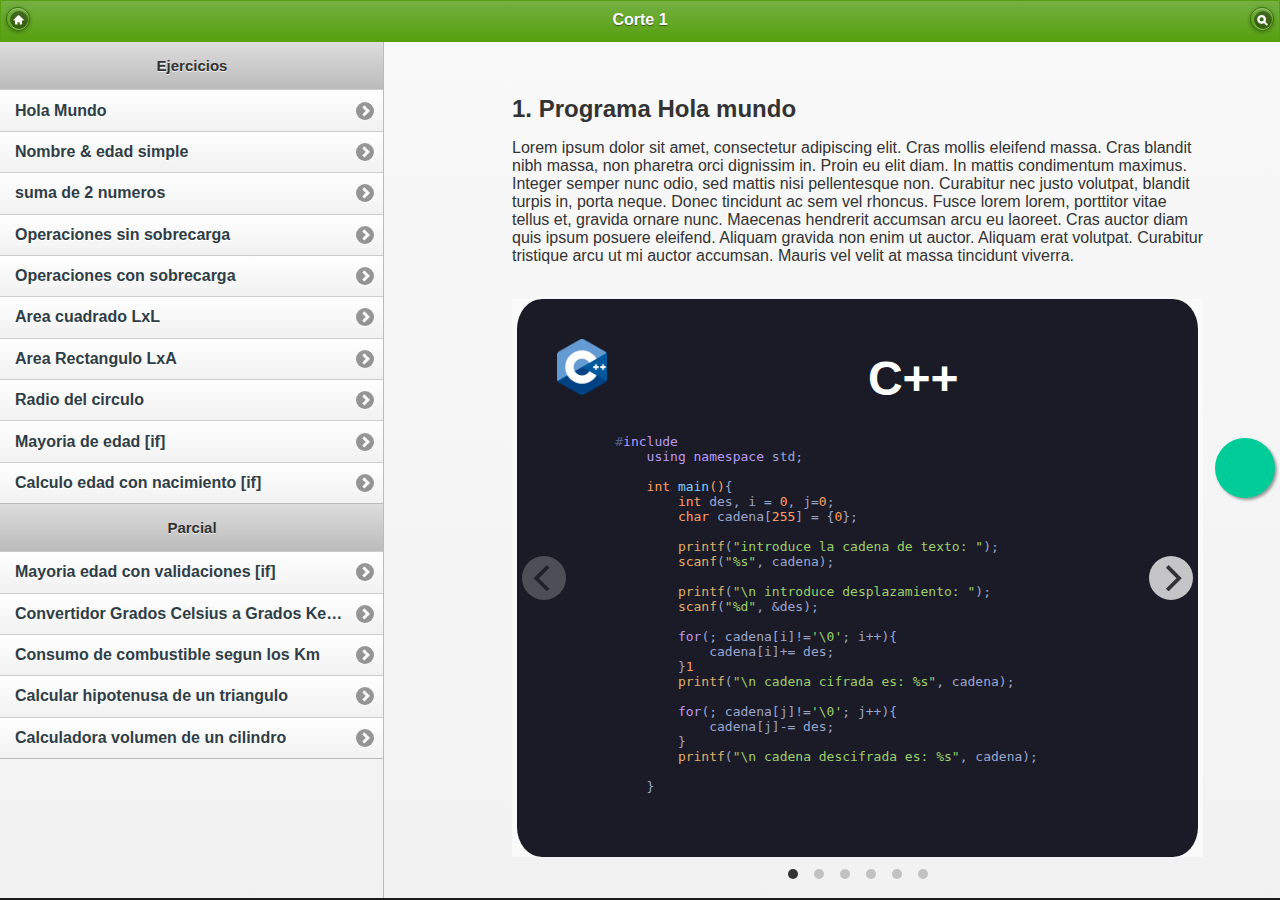
==== Cortes/template.html @ 608ab49d "plantilla realizada" ====
<!DOCTYPE html> 
<html>
   <head>
      <meta charset="utf-8">
      <meta name="viewport" content="width=device-width, initial-scale=1">
      <title>Corte 1 - Ejercicio 1</title>

    <!-- font awesone icons -->
    <script src="https://kit.fontawesome.com/594bc3b560.js" crossorigin="anonymous"></script>
        <!-- Impirmir caracteres especiales como la ñ -->   
        <meta charset="UTF-8">
        <!-- Adaptación a las resoluciones de pantalla -->
        <meta name="viewport" content="width=device-width, initial-scale=1, maximum-scale=1">
        <!-- Declaracion de estilos -->
    
        <!-- Declaracion de scrips jquery y adicionales -->
        <link rel="stylesheet"  href="/demos/css/themes/default/jquery.mobile-1.2.0.css" /> 
        <link rel="stylesheet" href="/demos/docs/_assets/css/jqm-docs.css"/>
      
        <script src="/demos/js/jquery.js"></script>
        <script src="/demos/docs/_assets/js/jqm-docs.js"></script>
        <script src="/demos/js/jquery.mobile-1.2.0.js"></script>
    
        <!-- Declaracion del estilo del offcanvas -->
        <link rel="stylesheet" type="text/css" href="/offstyle.css" >
        <link rel="stylesheet" href="https://unpkg.com/flickity@2/dist/flickity.min.css" disabled>
        <link rel="stylesheet" href="/flickity/flickity.css">

        <!-- highlight Code-->
        <link rel="stylesheet" href="https://cdnjs.cloudflare.com/ajax/libs/highlight.js/11.5.0/styles/androidstudio.min.css" disabled>
        <script src="https://cdnjs.cloudflare.com/ajax/libs/highlight.js/11.5.0/highlight.min.js"></script>
        <!-- and it's easy to individually load additional languages -->
    
        <!-- cargo librerias locales (no interfieren o funcionan cuando esta offline) -->
        <script src="/hightlight js/highlight.min.js"></script>
        <link rel="stylesheet" href="/hightlight js/styles/tokyo-night-dark.min.css">

   </head>
   <body id="body">
    <menu class="menu">
        <li>
          <a href="/index.html" class="fa fa-home"></a>
        </li>
        <li>
          <a href="#"> <i class="fa-solid fa-chess-king"></i></a>
        </li>
        <li>
          <a href="#" > <i class="fa-solid fa-code"></i></a>
        </li>
        <li>
          <a href="#" class="fa fa-globe"></a>
        </li>
        <li>
          <a href="#" class="fa fa-gear"></a>
        </li>
        <li>
          <a href="#" class="fa fa-search"></a>
        </li>
      </menu>
      <div class="content-wrapper">

      <div data-role="page" class="type-interior">
         <div data-role="header" data-theme="f">
            <h1>Corte 1</h1>
            <a href="/index.html" data-icon="home" data-iconpos="notext" data-direction="reverse">Home</a>
            <a href="/nav.html" data-icon="search" data-iconpos="notext" data-rel="dialog" data-transition="fade">Buscar</a>
         </div>
         <!-- /header -->
         

         <a href="#" class="float" onclick="document.getElementById('body').classList.toggle('open');" s>
            <i class="fa-solid fa-chevron-left my-float"></i>
            </a>

         <div data-role="content">
            <div class="content-primary">

                <h2>1. Programa Hola mundo</h2>
                <p>Lorem ipsum dolor sit amet, consectetur adipiscing elit. Cras mollis eleifend massa. Cras blandit nibh massa, non pharetra orci dignissim in. Proin eu elit diam. In mattis condimentum maximus. Integer semper nunc odio, sed mattis nisi pellentesque non. Curabitur nec justo volutpat, blandit turpis in, porta neque. Donec tincidunt ac sem vel rhoncus. Fusce lorem lorem, porttitor vitae tellus et, gravida ornare nunc. Maecenas hendrerit accumsan arcu eu laoreet. Cras auctor diam quis ipsum posuere eleifend. Aliquam gravida non enim ut auctor. Aliquam erat volutpat. Curabitur tristique arcu ut mi auctor accumsan. Mauris vel velit at massa tincidunt viverra. </p>
                <br>
                <!--Contenido-->
<!-- Flickity HTML init -->
<div class="carousel" data-flickity='{ "cellAlign": "left", "draggable": false, "freeScroll": false}'>

   <!--       ------------------------------------ C++ ---------------------------------- -->
  <div class="carousel-cell ">
     <div class="titulo-code">
      <img class="tit-img"src="/imgs/cpp.png" width="50px" >
      <h2 class="titulo"> C++</h2>
     </div>
   <pre>
      <code class="cpp" data-role="none">
          #include <iostream>
              using namespace std;
              
              int main(){
                  int des, i = 0, j=0;
                  char cadena[255] = {0};
              
                  printf("introduce la cadena de texto: ");
                  scanf("%s", cadena);
              
                  printf("\n introduce desplazamiento: ");
                  scanf("%d", &des);
              
                  for(; cadena[i]!='\0'; i++){
                      cadena[i]+= des;
                  }1
                  printf("\n cadena cifrada es: %s", cadena);
              
                  for(; cadena[j]!='\0'; j++){
                      cadena[j]-= des;
                  }
                  printf("\n cadena descifrada es: %s", cadena);
              
              }
      </code>
  </pre>
</div>

   <!--       ------------------------------------ C# ---------------------------------- -->
   <div class="carousel-cell ">
      <div class="titulo-code">
       <img class="tit-img"src="/imgs/css.png" width="50px" >
       <h2 class="titulo"> C#</h2>
      </div>
    <pre>
       <code class="css" data-role="none">
           #include <iostream>
               using namespace std;
               
               int main(){
                   int des, i = 0, j=0;
                   char cadena[255] = {0};
               
                   printf("introduce la cadena de texto: ");
                   scanf("%s", cadena);
               
                   printf("\n introduce desplazamiento: ");
                   scanf("%d", &des);
               
                   for(; cadena[i]!='\0'; i++){
                       cadena[i]+= des;
                   }1
                   printf("\n cadena cifrada es: %s", cadena);
               
                   for(; cadena[j]!='\0'; j++){
                       cadena[j]-= des;
                   }
                   printf("\n cadena descifrada es: %s", cadena);
               
               }
       </code>
   </pre>
 </div>

     <!--       ------------------------------------ Java ---------------------------------- -->
     <div class="carousel-cell ">
      <div class="titulo-code">
       <img class="tit-img"src="/imgs/java.png" width="50px" >
       <h2 class="titulo"> Java</h2>
      </div>
    <pre>
       <code class="cpp" data-role="none">
           #include <iostream>
               using namespace std;
               
               int main(){
                   int des, i = 0, j=0;
                   char cadena[255] = {0};
               
                   printf("introduce la cadena de texto: ");
                   scanf("%s", cadena);
               
                   printf("\n introduce desplazamiento: ");
                   scanf("%d", &des);
               
                   for(; cadena[i]!='\0'; i++){
                       cadena[i]+= des;
                   }1
                   printf("\n cadena cifrada es: %s", cadena);
               
                   for(; cadena[j]!='\0'; j++){
                       cadena[j]-= des;
                   }
                   printf("\n cadena descifrada es: %s", cadena);
               
               }
       </code>
   </pre>
 </div>

     <!--       ------------------------------------ Fortran ---------------------------------- -->
     <div class="carousel-cell ">
      <div class="titulo-code">
       <img class="tit-img"src="/imgs/fort.png" width="50px" >
       <h2 class="titulo"> Fortran</h2>
      </div>
    <pre>
       <code class="cpp" data-role="none">
           #include <iostream>
               using namespace std;
               
               int main(){
                   int des, i = 0, j=0;
                   char cadena[255] = {0};
               
                   printf("introduce la cadena de texto: ");
                   scanf("%s", cadena);
               
                   printf("\n introduce desplazamiento: ");
                   scanf("%d", &des);
               
                   for(; cadena[i]!='\0'; i++){
                       cadena[i]+= des;
                   }1
                   printf("\n cadena cifrada es: %s", cadena);
               
                   for(; cadena[j]!='\0'; j++){
                       cadena[j]-= des;
                   }
                   printf("\n cadena descifrada es: %s", cadena);
               
               }
       </code>
   </pre>
 </div>

     <!--       ------------------------------------ Python ---------------------------------- -->
     <div class="carousel-cell ">
      <div class="titulo-code">
       <img class="tit-img"src="/imgs/python.png" width="50px" >
       <h2 class="titulo"> Python</h2>
      </div>
    <pre>
       <code class="cpp" data-role="none">
           #include <iostream>
               using namespace std;
               
               int main(){
                   int des, i = 0, j=0;
                   char cadena[255] = {0};
               
                   printf("introduce la cadena de texto: ");
                   scanf("%s", cadena);
               
                   printf("\n introduce desplazamiento: ");
                   scanf("%d", &des);
               
                   for(; cadena[i]!='\0'; i++){
                       cadena[i]+= des;
                   }1
                   printf("\n cadena cifrada es: %s", cadena);
               
                   for(; cadena[j]!='\0'; j++){
                       cadena[j]-= des;
                   }
                   printf("\n cadena descifrada es: %s", cadena);
               
               }
       </code>
   </pre>
 </div>

     <!--       ------------------------------------ Ruby ---------------------------------- -->
     <div class="carousel-cell ">
      <div class="titulo-code">
       <img class="tit-img"src="/imgs/Ruby.png" width="50px" >
       <h2 class="titulo"> Ruby</h2>
      </div>
    <pre>
       <code class="cpp" data-role="none">
           #include <iostream>
               using namespace std;
               
               int main(){
                   int des, i = 0, j=0;
                   char cadena[255] = {0};
               
                   printf("introduce la cadena de texto: ");
                   scanf("%s", cadena);
               
                   printf("\n introduce desplazamiento: ");
                   scanf("%d", &des);
               
                   for(; cadena[i]!='\0'; i++){
                       cadena[i]+= des;
                   }1
                   printf("\n cadena cifrada es: %s", cadena);
               
                   for(; cadena[j]!='\0'; j++){
                       cadena[j]-= des;
                   }
                   printf("\n cadena descifrada es: %s", cadena);
               
               }
       </code>
   </pre>
 </div>
</div>
<!--Fin carrousel-->
<br>
<br>
<div>
   <h2>Entrada</h2>
   <div class="cuadro input-s">
      <p>numeros</p>

   </div>
</div>

<div>
   <h2>Salida</h2>
   <div class="cuadro output-s">
      <pre class="salidinga">
         a
         a
         a
      </pre>
   </div>
</div>

                <!--Fin Contenido-->
            </div>
            <!--/content-primary -->		
            <div class="content-secondary">
               <div data-role="collapsible" data-collapsed="true" data-theme="b" data-content-theme="d">
                  <h3>Lista de ejercicios</h3>
                  <ul data-role="listview"  data-theme="c" data-dividertheme="d">
                     <li data-role="list-divider">Ejercicios</li>
                     <!--Pegar lista acá de ejercicios-->
                     <li><a href="/Cortes/template.html" >Hola Mundo</a></li>
                     <li><a href="index.html">Nombre & edad simple</a></li>
                     <li><a href="index.html">suma de 2 numeros</a></li>
                     <li><a href="index.html">Operaciones sin sobrecarga</a></li>
                     <li><a href="index.html">Operaciones con sobrecarga</a></li>
                     <li><a href="index.html">Area cuadrado LxL</a></li>
                     <li><a href="index.html">Area Rectangulo LxA</a></li>
                     <li><a href="index.html">Radio del circulo</a></li>
                     <li><a href="index.html">Mayoria de edad [if]</a></li>
                     <li><a href="index.html">Calculo edad con nacimiento [if]</a></li>
                     <li data-role="list-divider">Parcial</li>
                     <li><a href="index.html">Mayoria edad con validaciones [if]</a></li>
                     <li><a href="index.html">Convertidor Grados Celsius a Grados Kelvin</a></li>
                     <li><a href="index.html">Consumo de combustible segun los Km</a></li>
                     <li><a href="index.html">Calcular hipotenusa de un triangulo</a></li>
                     <li><a href="index.html">Calculadora volumen de un cilindro</a></li>
                  </ul>

                  
               </div>
               
            </div>
            
         </div>
         <!-- /content -->
         <div data-role="footer" data-theme="c">
            <h4>Hecho por Jair Gonzalez 2022A</h4>
        </div> 
      </div>
      </div>
      
      <script src="/flickity/flickity.pkgd.js"></script>
      <script>


         hljs.initHighlightingOnLoad()

         window.onload = function() {

};
         Flickity.prototype._createResizeClass = function() {
  this.element.classList.add('flickity-resize');
};

Flickity.createMethods.push('_createResizeClass');

var resize = Flickity.prototype.resize;
Flickity.prototype.resize = function() {
  this.element.classList.remove('flickity-resize');
  resize.call( this );
  this.element.classList.add('flickity-resize');
};

      </script>




      <!-- /page -->
   </body>
</html>
---- demos/docs/_assets/css/jqm-docs.css ----
/* jqm docs css

Beware: lots of last-minute CSS going on in here 
cobblers, shoes, 
*/

body { background: #f9f9f9; padding:13px; }
body.ui-mobile-viewport { padding: 0; }
body, input, textarea, select, button { font-family: Helvetica, Arial, san-serif; }
.ui-mobile .type-home .ui-content { margin: 0; background: #e5e5e5 url(../images/jqm-sitebg.png) top center repeat-x; }
.ui-mobile #jqm-homeheader { padding: 40px 10px 0; text-align: center;  margin: 0 auto; }
.ui-mobile #jqm-homeheader h1 { margin: 0 0 ; }
.ui-mobile #jqm-homeheader p { margin: .3em 0 0; line-height: 1.3; font-size: .9em; font-weight: bold; color: #666; }

.type-home .ui-content .jqm-version {
	display: block;
	position: absolute;
	width: 96px;
	border: solid #fff;
	border-width: 2px 1px;
	padding: .25em 2.25em;
	margin: 0 15px 0 0;
	right: 0;
	top: -2px;
	background: #f7cf57;
	color: #000;
	font-size: .8em;
	font-weight: bold;
	text-align: center;
	text-shadow: 0 1px 1px #fff;
	z-index: 9;
	-webkit-transform: rotate(45deg) translate(4.8em,-1em);
	-moz-transform: rotate(45deg) translate(4.8em,-1em);
	-ms-transform: rotate(45deg) translate(4.8em,-1em);
	-o-transform: rotate(45deg) translate(4.8em,-1em);
	transform: rotate(45deg);
	-webkit-box-shadow: 0 0 6px rgba(0,0,0,.40);
	-moz-box-shadow: 0 0 6px rgba(0,0,0,.40);
	-o-box-shadow: 0 0 6px rgba(0,0,0,.40);
	box-shadow: 0 0 6px rgba(0,0,0,.40);
}
.type-home .ui-content .jqm-version b {
	color: #a21412;
	font-weight: bold;
}

.footer-docs {
	padding: 5px 0;
	clear:both;
	color:#666;
}
.footer-docs p {
	font-weight: normal;
	font-size: .9em;
}
.ui-mobile-viewport .footer-docs p {
	margin: .5em 15px;	
}
.ui-mobile-viewport .footer-docs p.jqm-version {
	font-weight: bold;
}
@media all and (min-width:650px) {
	.ui-mobile-viewport .footer-docs {
		overflow: hidden;		
	}
	.ui-mobile-viewport .footer-docs p {
		margin: 1em 15px;
		float: left;		
	}
	.ui-mobile-viewport .footer-docs p.jqm-version {
		float: right;
		font-weight: normal;
	}
}

h2 { margin:1.2em 0 .4em 0; }
p code { font-size:1.2em; font-weight:bold; } 
h4 code {font-size:1.2em; font-weight:bold; }

dt { font-weight: bold; margin: 2em 0 .5em; }
dt code, dd code { font-size:1.3em; line-height:150%; }
pre { white-space: pre; white-space: pre-wrap; word-wrap: break-word; }
strong { font-weight: bold; }

#jqm-homeheader img { width: 275px; height: 78px; margin-top:-20px; }
img { max-width: 100%; }

/* fluid images moved from jquery.mobile.core.css*/
.ui-mobile img {
	max-width: 100%;
}

.ui-header .jqm-home { top: 0; }
nav { margin: 0; }

p.intro {
	font-size: .96em;
	line-height: 1.3;
	border-top: 1px solid #75ae18;
	border-bottom: 0;
	background: none;
	margin: 1.5em 0;
	padding: 1.5em 15px 0;
}
p.intro strong {
	color:  #558e08;
}

.type-interior .content-secondary {
	border-right: 0;
	border-left: 0;
	margin: 10px -15px 0;
	background: #fff;
	border-top: 1px solid #ccc;
}
.type-home .ui-content {
	margin-top: 5px;
	overflow: hidden;
	position: relative;
}
.type-interior .ui-content {
	padding-bottom: 0;
}
.content-secondary .ui-collapsible {
	padding: 10px 15px;
}
.content-secondary .ui-collapsible-inset {
	margin: 0;
}
.content-secondary .ui-collapsible-content {
	padding: 0;
	background: none;
}
.content-secondary .ui-listview {
	margin: 0;
}
/* new API additions */

dt {  
	margin: 35px 0 15px 0; 
	background-color:#ddd; 
	font-weight:normal;
}
dt code { 
	display:inline-block; 
	font-weight:bold;
	color:#56A00E; 
	padding:3px 7px; 
	margin-right:10px; 
	background-color:#fff; 
}
dd { 
	margin-bottom:10px; 
}
dd .default { font-weight:bold; }
dd pre { 
	margin:0 0 0 0; 
}
dd code { font-weight: normal; }
dd pre code { 
	margin:0; 
	border:none; 
	font-weight:normal; 
	font-size:100%; 
	background-color:transparent; 
}
dd h4 { margin:15px 0 0 0; }
		
.localnav {
	margin:0 0 20px 0;
}
.ui-mobile-viewport .localnav li {
	float:left;
}
.localnav .ui-btn-inner { 
	padding: .6em 10px; 
	font-size:80%; 
}

/* custom dialog for the photos sharing */
.ui-dialog.dialog-actionsheet .ui-dialog-contain {
	margin-top: 0;
}

/* popup examples */
.type-interior .ui-popup-container .ui-content { padding: 15px !important; }

/* F bar theme - just for the docs overview headers */
.ui-bar-f {
	border: 1px solid #56A00E;
	background: 			#74b042;
	color: 					#fff;
	font-weight: bold;
	text-shadow: 0 1px 1px #335413;	
	background-image: -webkit-gradient(linear, left top, left bottom, from(#74b042), to(#56A00E)); /* Saf4+, Chrome */
	background-image: -webkit-linear-gradient(#74b042, #56A00E); /* Chrome 10+, Saf5.1+ */
	background-image:    -moz-linear-gradient(#74b042, #56A00E); /* FF3.6 */
	background-image:     -ms-linear-gradient(#74b042, #56A00E); /* IE10 */
	background-image:      -o-linear-gradient(#74b042, #56A00E); /* Opera 11.10+ */
	background-image:         linear-gradient(#74b042, #56A00E);		
}
.ui-bar-f, 
.ui-bar-f input, 
.ui-bar-f select, 
.ui-bar-f textarea, 
.ui-bar-f button {
	font-family: Helvetica, Arial, sans-serif /*{global-font-family}*/;
}

.ui-bar-f,
.ui-bar-f .ui-link-inherit {
	color: 					#fff;
}
.ui-bar-f .ui-link {
	color: 					#fff;
	font-weight: bold;
}
.ui-btn-up-f {
	border: 1px solid 		#3B6F07;
	background: 			#56A00E;
	font-weight: bold;
	color: 					#fff;
	text-shadow: 0 1px 1px #234403;
	background-image: -webkit-gradient(linear, left top, left bottom, from(#74b042), to(#56A00E)); /* Saf4+, Chrome */
	background-image: -webkit-linear-gradient(#74b042, #56A00E); /* Chrome 10+, Saf5.1+ */
	background-image:    -moz-linear-gradient(#74b042, #56A00E); /* FF3.6 */
	background-image:     -ms-linear-gradient(#74b042, #56A00E); /* IE10 */
	background-image:      -o-linear-gradient(#74b042, #56A00E); /* Opera 11.10+ */
	background-image:         linear-gradient(#74b042, #56A00E);
}
.ui-btn-up-f a.ui-link-inherit {
	color: 					#fff;
}
.ui-btn-hover-f {
	border: 1px solid 		#3B6F07;
	background: 			#6EBC1F;
	font-weight: bold;
	color: 					#fff;
	text-shadow: 0 1px 1px #234403;
	background-image: -webkit-gradient(linear, left top, left bottom, from(#8FC963), to(#6EBC1F)); /* Saf4+, Chrome */
	background-image: -webkit-linear-gradient(#8FC963, #6EBC1F); /* Chrome 10+, Saf5.1+ */
	background-image:    -moz-linear-gradient(#8FC963, #6EBC1F); /* FF3.6 */
	background-image:     -ms-linear-gradient(#8FC963, #6EBC1F); /* IE10 */
	background-image:      -o-linear-gradient(#8FC963, #6EBC1F); /* Opera 11.10+ */
	background-image:         linear-gradient(#8FC963, #6EBC1F);
}
.ui-btn-hover-f a.ui-link-inherit {
	color: 					#fff;
}
.ui-btn-down-f {
	border: 1px solid 		#3B6F07;
	background: 			#3d3d3d;
	font-weight: bold;
	color: 					#fff;
	text-shadow: 0 1px 1px #234403;
	background-image: -webkit-gradient(linear, left top, left bottom, from(#56A00E), to(#64A234)); /* Saf4+, Chrome */
	background-image: -webkit-linear-gradient(#56A00E, #64A234); /* Chrome 10+, Saf5.1+ */
	background-image:    -moz-linear-gradient(#56A00E, #64A234); /* FF3.6 */
	background-image:     -ms-linear-gradient(#56A00E, #64A234); /* IE10 */
	background-image:      -o-linear-gradient(#56A00E, #64A234); /* Opera 11.10+ */
	background-image:         linear-gradient(#56A00E, #64A234);
}
.ui-btn-down-f a.ui-link-inherit {
	color: 					#fff;
}
.ui-btn-up-f,
.ui-btn-hover-f,
.ui-btn-down-f {
	font-family: Helvetica, Arial, sans-serif;
	text-decoration: none;
}


/* docs site layout */

@media all and (min-width: 650px){
	
	.type-home .ui-content {
		margin-top: 5px;
	}
	.ui-mobile #jqm-homeheader {
		max-width: 340px;
	}
	p.intro {
		margin: 2em 0;
	}
	.type-home .ui-content,
	.type-interior > .ui-content {
		padding: 0;
	}
	.type-interior > .ui-content {
		overflow: hidden;
	}
	.content-secondary {
		text-align: left;
		float: left;
		width: 45%;
	}
	.content-secondary,
	.type-interior .content-secondary {
		margin: 30px 0 20px 2%;
		padding: 20px 4% 0 0;
		background: none;
		border-top: none;
		position: relative;
	}
	.type-interior .content-secondary::after {
		content: "";
		display: inline-block;
		position: absolute;
		top: 0;
		right: 0;
		height: 1px;
		width: 1px;
		margin-bottom: -9999px;
		padding-bottom: 9999px;
		background: #bbb;
	}
	.type-index .content-secondary {
		padding: 0;
	}
	.content-secondary .ui-collapsible {
		margin: 0;
		padding: 0;
	}
	.content-secondary .ui-collapsible-content {
		border-left: none;
		border-right: none;
	}
	.type-index .content-secondary .ui-listview {
		margin: 0;
	}
	.ui-mobile #jqm-homeheader {
		padding: 0;
	}
	.content-primary {
		width: 45%;
		float: right;
		margin-top: 30px;
		margin-right: 1%;
		padding-right: 1%;
	}
	.content-primary ul:first-child {
		margin-top: 0;
	}
	/* collapsible non-inset example */
	.content-primary .ui-collapsible-content ul:first-child {
		margin-top: -10px;
	}
	.content-secondary h2 {
		position: absolute;
		left: -9999px;
	}
	.type-interior .content-primary {
		padding: 1.5em 6% 3em 0;
		margin: 0;
	}
	/* fix up the collapsibles - expanded on desktop */
	.content-secondary .ui-collapsible-inset {
		margin-bottom: -1px;
	}
	.content-secondary .ui-collapsible-heading {
		display: none;
	}
	.content-secondary .ui-collapsible-contain {
		margin:0;
	}
	.content-secondary .ui-collapsible-content {
		display: block;
		margin: 0;
		padding: 0;
	}
	.content-secondary .ui-collapsible-content,
	.content-secondary .ui-collapsible-content > .ui-listview .ui-li-last {
		border-bottom-left-radius: 0;
		border-bottom-right-radius: 0;
	}
	.type-interior  .content-secondary .ui-li-divider {
		padding-top: 1em;
		padding-bottom: 1em;
	}
	.type-interior .content-secondary {
		margin: 0;
		padding: 0;
	}
	
}
@media all and (min-width: 750px){
	.type-home .ui-content {
		background-position: 39%;
	}
	.content-secondary {
		width: 34%;
	}
	.content-primary {
		width: 56%;
		padding-right: 1%;
	}
}

@media all and (min-width: 1200px){
	.type-home .ui-content{
		background-position: 38.5%;
	}
	.content-secondary {
		width: 30%;
		padding-right:6%;
		margin: 30px 0 20px 5%;
	}
	.type-interior .content-secondary {
		margin: 0;
		padding: 0;
	}
	.content-primary {
		width: 50%;
		margin-right: 5%;
		padding-right: 3%;
	}
	.type-interior .content-primary {
		width: 60%;
	}
}

/* reset for popup examples */
.type-interior .ui-popup.ui-content,
.type-interior .ui-popup .ui-content {
	background-position: 0 0;
	background-repeat: no-repeat;
	overflow: visible;
}

/* tables documenting enum-type settings */
.enum-value {
	vertical-align: top;
	white-space: nowrap;
}

/* Navbar examples */
.content-primary > .ui-header,
.content-primary > .ui-footer {
	overflow: hidden;
}

/* list styles */
ul { margin:0; padding-left:0; }
ul li { list-style:none; padding:.7em 0; margin:0; border-bottom:1px solid #e3e3e3; }
ul ul li { border: none;}

dl dd ul { padding-left: 40px; }
dl dd ul li { list-style: disc; }
dl dd ul li li { list-style: circle; }
dl dd ul li li li { list-style: square; }
dl dd ul li { border: none; }

.ui-mobile-viewport .localnav li {
	border: none;	
}
---- offstyle.css ----
html,
body {
  height: 100%;
  overflow-x: hidden;
  margin: 0;
}

.pre:before{
  content: "+";
}

.cuadro{
  width: 100%;
  height: 100%;
  font-family: 'Fira Code', monospace;
  font-size: 14px;
  line-height: 1.5;
  padding: 10px;
  border-radius: 10px;
  margin: 0;
}

.input-s{
  border: 1px solid rgb(77, 77, 77);
  background-color:#e9e9e9;
  color: #000000;
  padding-left: 50px;
}

.output-s{
  border: 1px solid yellow;
  background-color: #1a1b26;
  color: #9aa5ce;
}


/* carrousel */

.titulo-code{
  display: inline-block;
  white-space: nowrap;
  margin: auto;
  width: 100%;
  margin-top: 20px;
}

.titulo{
  display:inline;
  text-align: center;
  padding-left:40%;
  color: white;
  font-size: 3rem;
}

.tit-img{
  margin-left: 20px;
  display:inline;
}

* { box-sizing: border-box; }

body { font-family: sans-serif; }

.carousel {
  background: #FAFAFA;
}

.carousel-cell {
  width: 100%;
  padding: 20px;
  border-right: 5px solid transparent;
  border-left: 5px solid transparent;
  background: #1a1b26; /*1a1b26*/
  background-clip: padding-box;
  border-radius: 30px;
}

.flickity-resize .carousel-cell {
  min-height: 100%;
}


/*fin carrousel */

.ui-controlgroup{
  display: inline;
}

.float{
	position:fixed;
	width:60px;
	height:60px;
	bottom:400px;
	right:5px;
	background-color:#0C9;
	color:#FFF !important;
	border-radius:50px;
	text-align:center;
	box-shadow: 2px 2px 3px #999;
}

.my-float{
	margin-top:22px;
}

[data-role="list-divider"]{
  text-align: center;
  font-size: 15px;
}

[data-role="collapsible"]{
  margin-left: 15px;
  margin-right: 15px;
  
}

body {
  margin: 0;
  padding: 0;
  background-color: #1b1b1b;
}

.content-wrapper {
  background-color: #ffffff;  
  min-height: 100%;  
  transform: translate3d(0,0,0);
  transition: transform .3s cubic-bezier(0.175, 0.885, 0.32, 1.275);
}

body.open .content-wrapper {
  transform: translate3d(-55px,0,0); /* tamaño de la barra lateral */
}


.content-wrapper .menu-btn {
  display: block;
  float: right;
  color: hsl(0,0%,100%);
  padding: .5em;
  font-size: 1.5em;
  text-decoration: none;
}

.menu {
  position: fixed;
  top: 0;
  right: 0;
  margin: 0;
  padding: 0;
}

.menu li {
  margin-bottom: .5em;
  list-style-type: none;
}

.menu a {
  display: block;
  text-decoration: none;
  color: hsl(0,0%,100%);
  font-size: 1.5em;
  padding: .5em;
  opacity: 0;
  transform: translate3d(48px, -48px, 0) scale(0);
  transition: .4s .3s all;
}

body.open .menu a {
  opacity: 1;
  transform: translate3d(0,0,0) scale(1);
}

body.open .menu li:nth-child(0) a {
  transition :  0.2s .1s cubic-bezier(0.175, 0.885, 0.32, 1.275) all;
}

body.open .menu li:nth-child(1) a {
  transition :  0.2s .2s cubic-bezier(0.175, 0.885, 0.32, 1.275) all;
}

body.open .menu li:nth-child(2) a {
  transition :  0.2s .3s cubic-bezier(0.175, 0.885, 0.32, 1.275) all;
}

body.open .menu li:nth-child(3) a {
  transition :  0.2s .4s cubic-bezier(0.175, 0.885, 0.32, 1.275) all;
}

body.open .menu li:nth-child(4) a {
  transition :  0.2s .5s cubic-bezier(0.175, 0.885, 0.32, 1.275) all;
}

body.open .menu li:nth-child(5) a {
  transition :  0.2s .6s cubic-bezier(0.175, 0.885, 0.32, 1.275) all;
}

body.open .menu li:nth-child(6) a {
  transition :  0.2s .7s cubic-bezier(0.175, 0.885, 0.32, 1.275) all;
}

/* demo styles */

.content-wrapper {
  padding-top: 1px;
  box-sizing: border-box;
}

.spec-link {
  color: #fff;
  display: table;
  margin: 100px auto 0;
}
---- hightlight js/styles/tokyo-night-dark.min.css ----
pre code.hljs{display:contents;overflow-x:auto;padding:1em;}code.hljs{padding:3px 5px}/*!
  Theme: Tokyo-night-Dark
  origin: https://github.com/enkia/tokyo-night-vscode-theme
  Description: Original highlight.js style
  Author: (c) Henri Vandersleyen <hvandersleyen@gmail.com>
  License: see project LICENSE
  Touched: 2022
*/.hljs-comment,.hljs-meta{color:#565f89}.hljs-deletion,.hljs-doctag,.hljs-regexp,.hljs-selector-attr,.hljs-selector-class,.hljs-selector-id,.hljs-selector-pseudo,.hljs-tag,.hljs-template-tag,.hljs-variable.language_{color:#f7768e}.hljs-link,.hljs-literal,.hljs-number,.hljs-params,.hljs-template-variable,.hljs-type,.hljs-variable{color:#ff9e64}.hljs-attribute,.hljs-built_in{color:#e0af68}.hljs-keyword,.hljs-property,.hljs-subst,.hljs-title,.hljs-title.class_,.hljs-title.class_.inherited__,.hljs-title.function_{color:#7dcfff}.hljs-selector-tag{color:#73daca}.hljs-addition,.hljs-bullet,.hljs-quote,.hljs-string,.hljs-symbol{color:#9ece6a}.hljs-code,.hljs-formula,.hljs-section{color:#7aa2f7}.hljs-attr,.hljs-char.escape_,.hljs-keyword,.hljs-name,.hljs-operator{color:#bb9af7}.hljs-punctuation{color:#c0caf5}.hljs{background:#1a1b26;color:#9aa5ce}.hljs-emphasis{font-style:italic}.hljs-strong{font-weight:700}
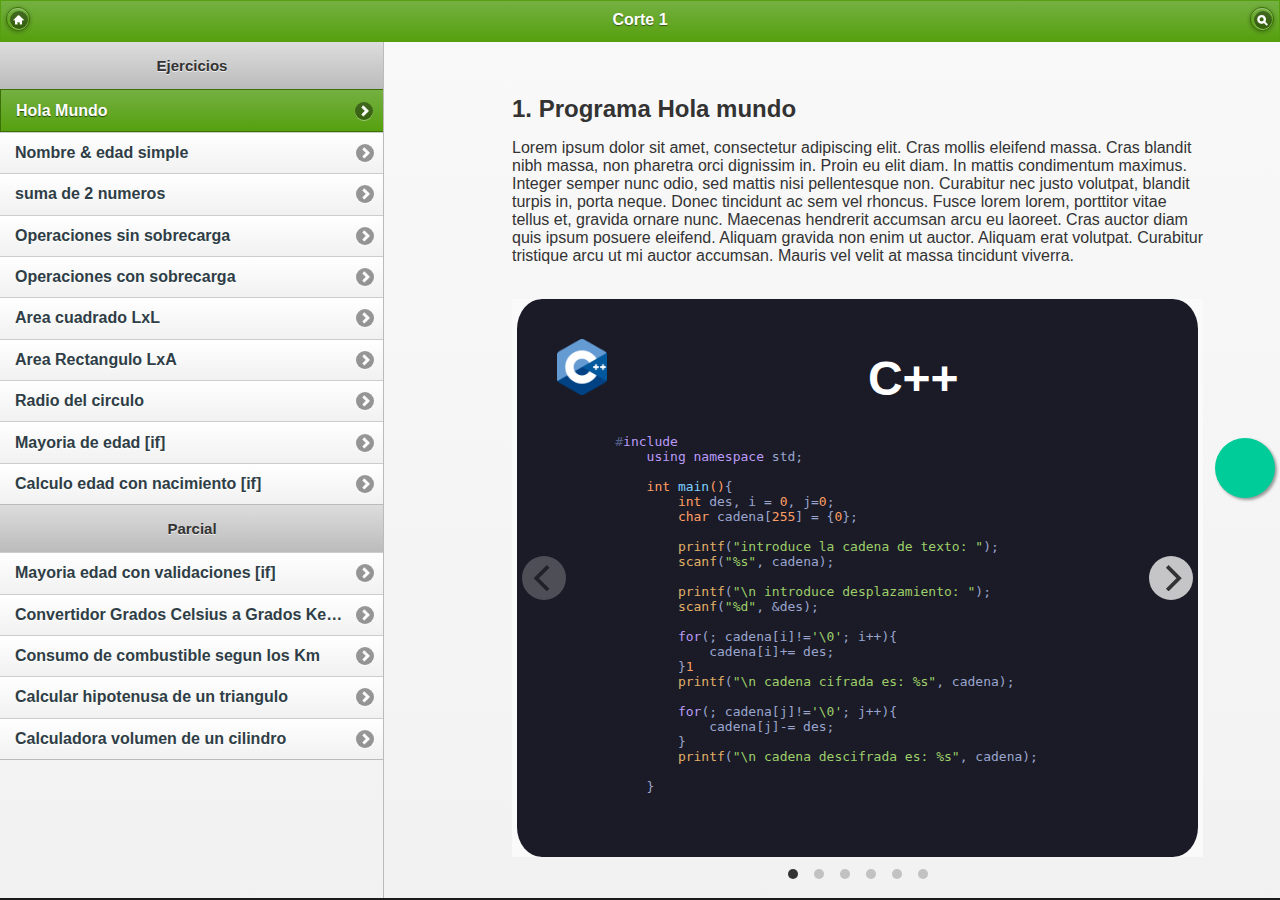
==== commit 950cd892: "aaaaaaaaaaaaaaaaaaaaaaaaa" ====
--- a/Cortes/template.html
+++ b/Cortes/template.html
@@ -329,7 +329,7 @@
                   <ul data-role="listview"  data-theme="c" data-dividertheme="d">
                      <li data-role="list-divider">Ejercicios</li>
                      <!--Pegar lista acá de ejercicios-->
-                     <li><a href="/Cortes/template.html" >Hola Mundo</a></li>
+                     <li data-theme="f"><a href="/Cortes/template.html" >Hola Mundo</a></li>
                      <li><a href="index.html">Nombre & edad simple</a></li>
                      <li><a href="index.html">suma de 2 numeros</a></li>
                      <li><a href="index.html">Operaciones sin sobrecarga</a></li>
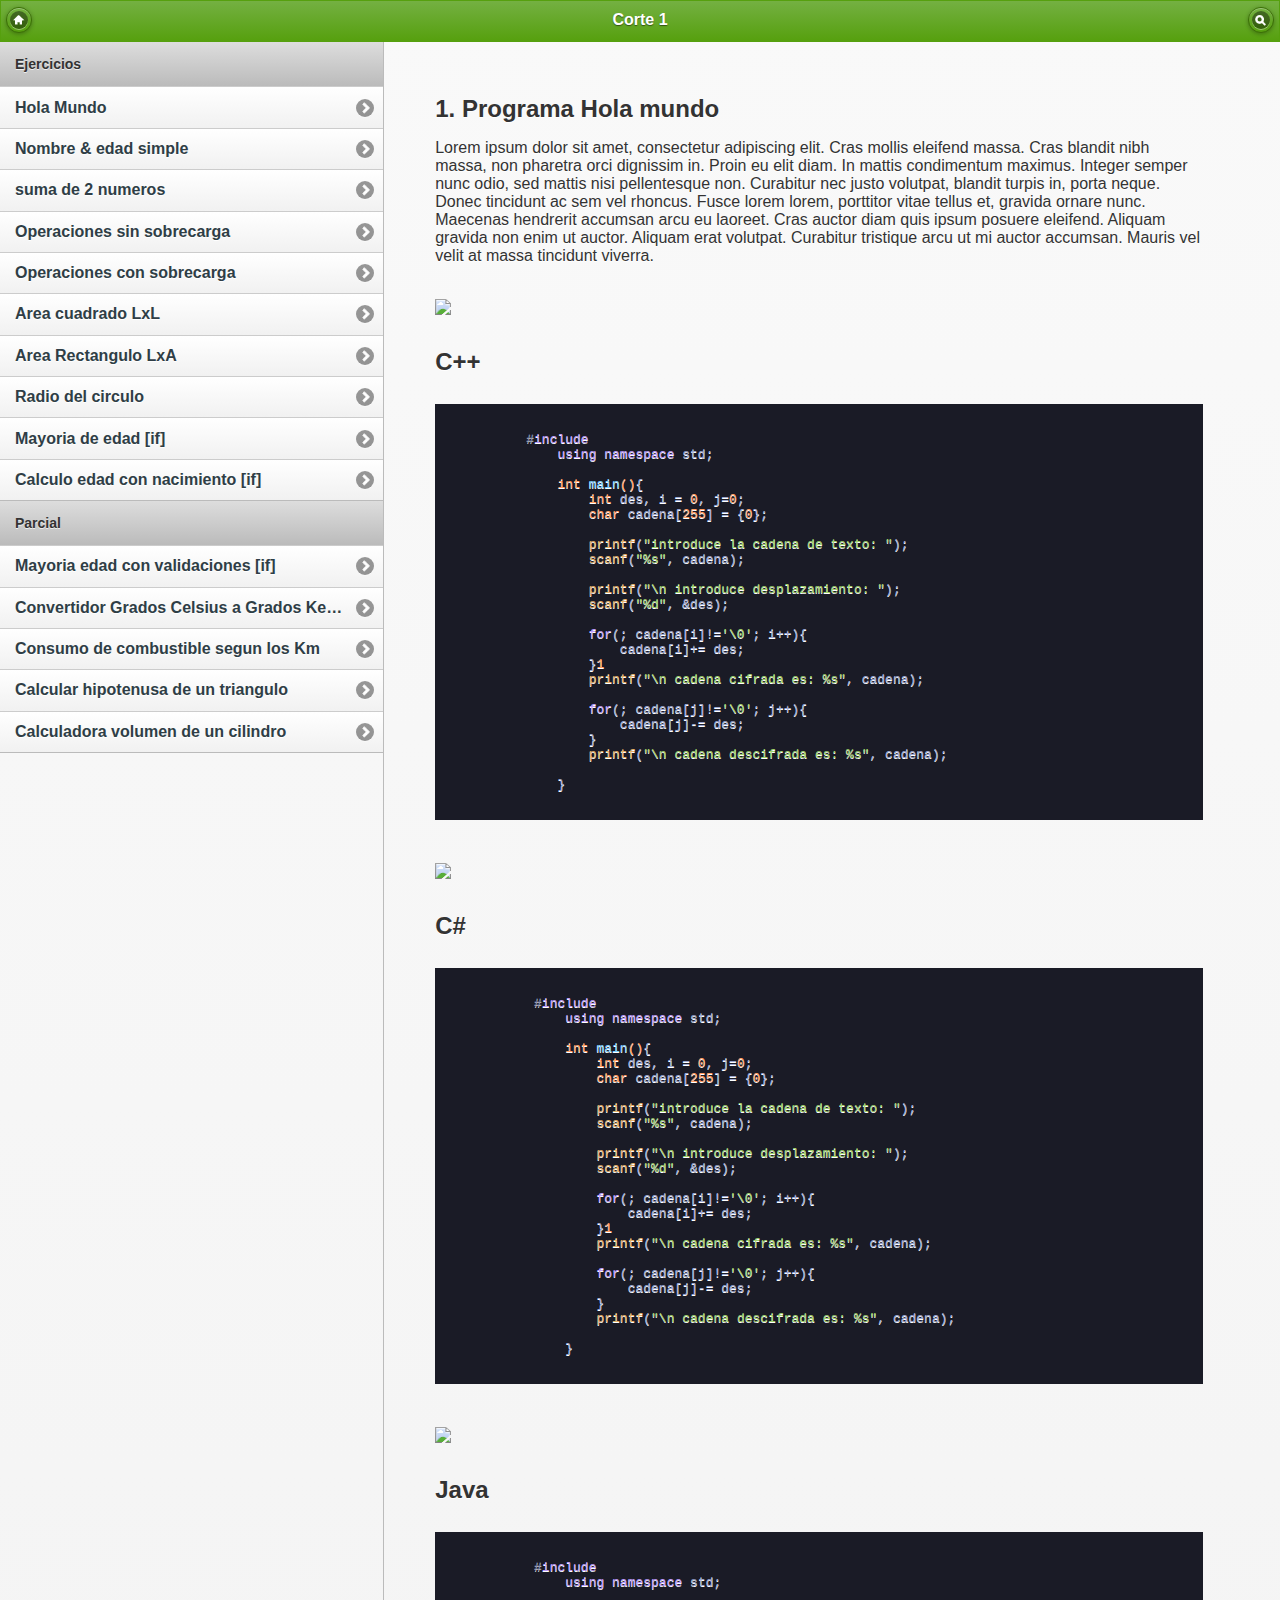
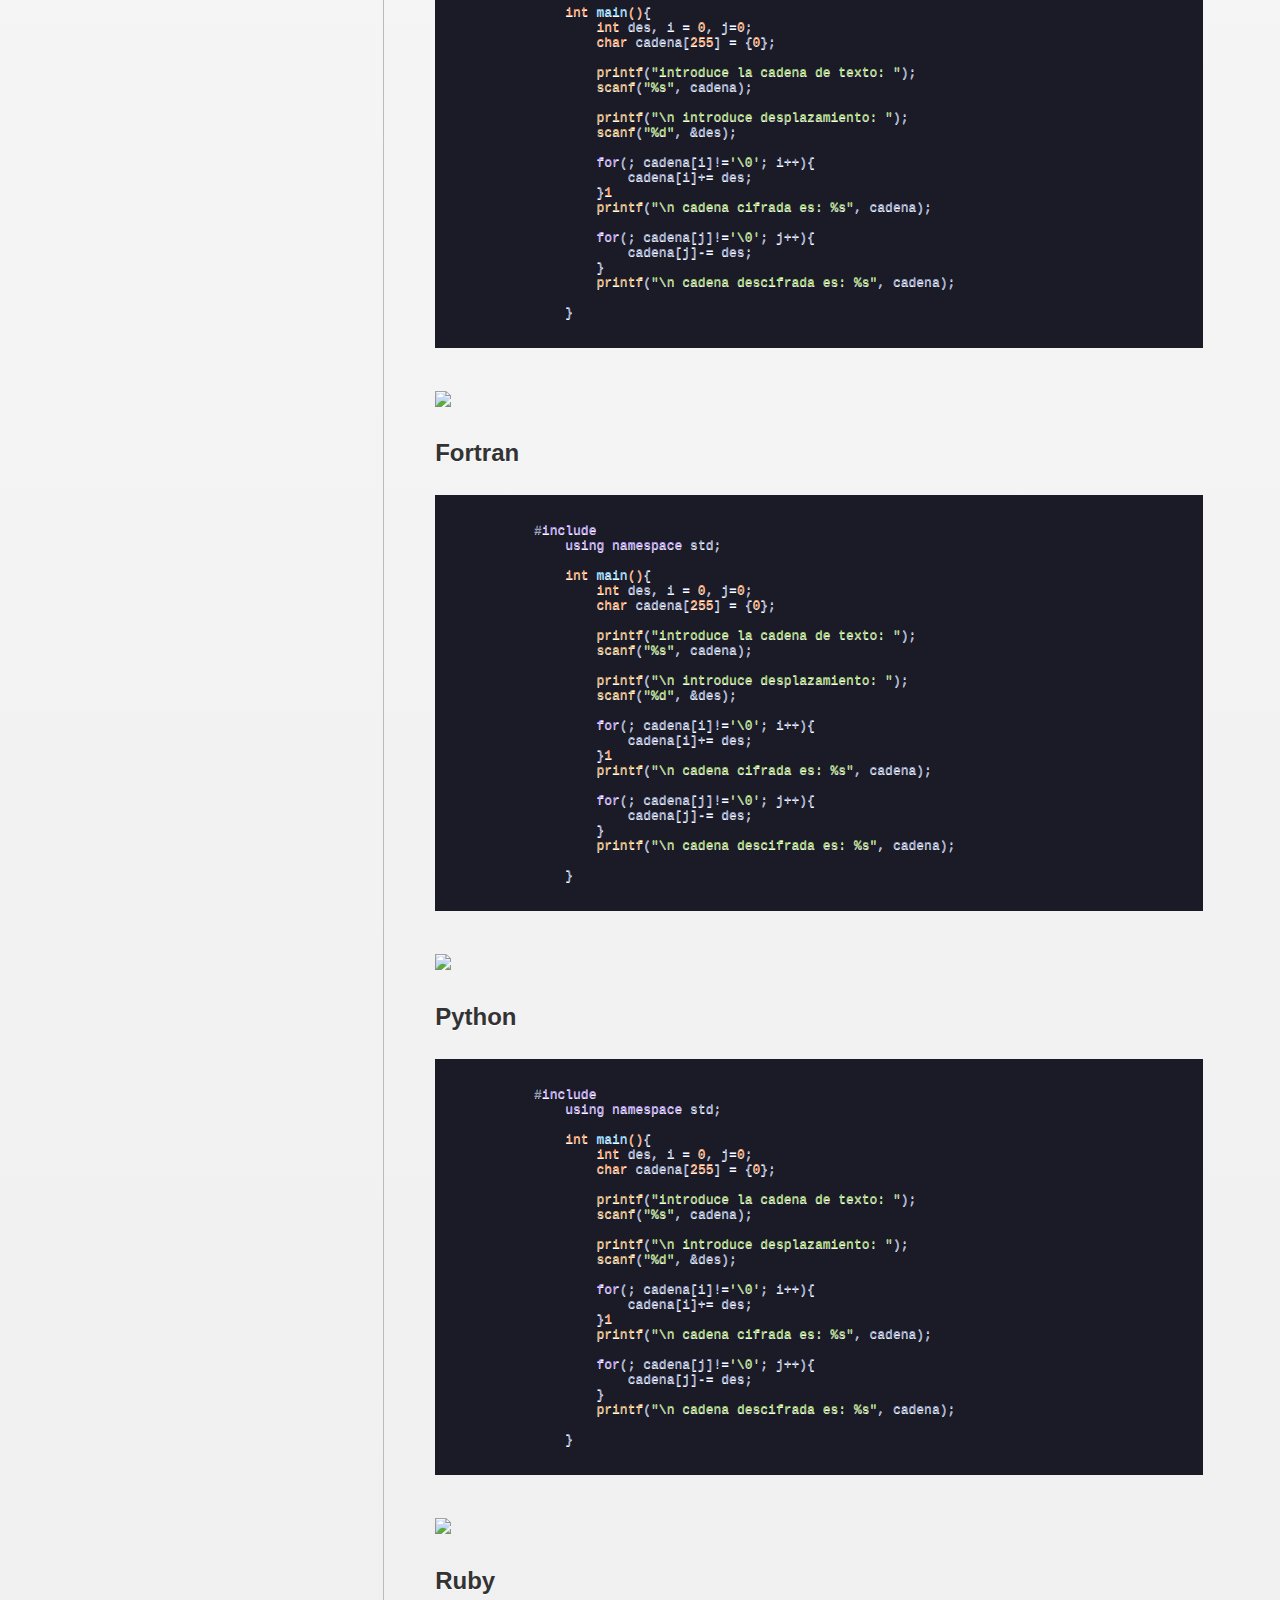
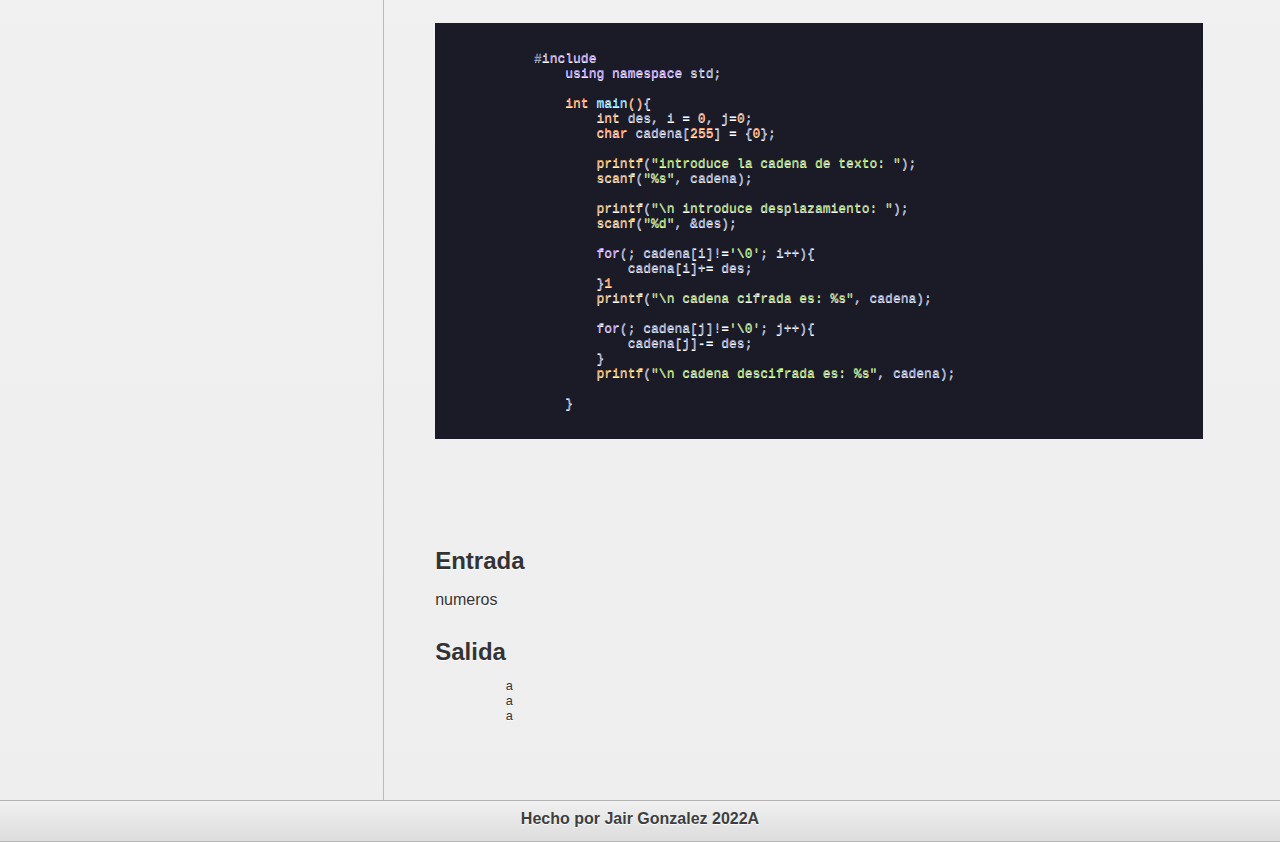
==== commit f56ac07e: "Revert "aaaaaaaaaaaaaaaaaaaaaaaaa"" ====
--- a/Cortes/template.html
+++ b/Cortes/template.html
@@ -329,7 +329,7 @@
                   <ul data-role="listview"  data-theme="c" data-dividertheme="d">
                      <li data-role="list-divider">Ejercicios</li>
                      <!--Pegar lista acá de ejercicios-->
-                     <li data-theme="f"><a href="/Cortes/template.html" >Hola Mundo</a></li>
+                     <li><a href="/Cortes/template.html" >Hola Mundo</a></li>
                      <li><a href="index.html">Nombre & edad simple</a></li>
                      <li><a href="index.html">suma de 2 numeros</a></li>
                      <li><a href="index.html">Operaciones sin sobrecarga</a></li>
--- a/hightlight js/styles/tokyo-night-dark.min.css
+++ b/hightlight js/styles/tokyo-night-dark.min.css
@@ -1,4 +1,4 @@
-pre code.hljs{display:contents;overflow-x:auto;padding:1em;}code.hljs{padding:3px 5px}/*!
+pre code.hljs{display:block;overflow-x:auto;padding:1em}code.hljs{padding:3px 5px}/*!
   Theme: Tokyo-night-Dark
   origin: https://github.com/enkia/tokyo-night-vscode-theme
   Description: Original highlight.js style
